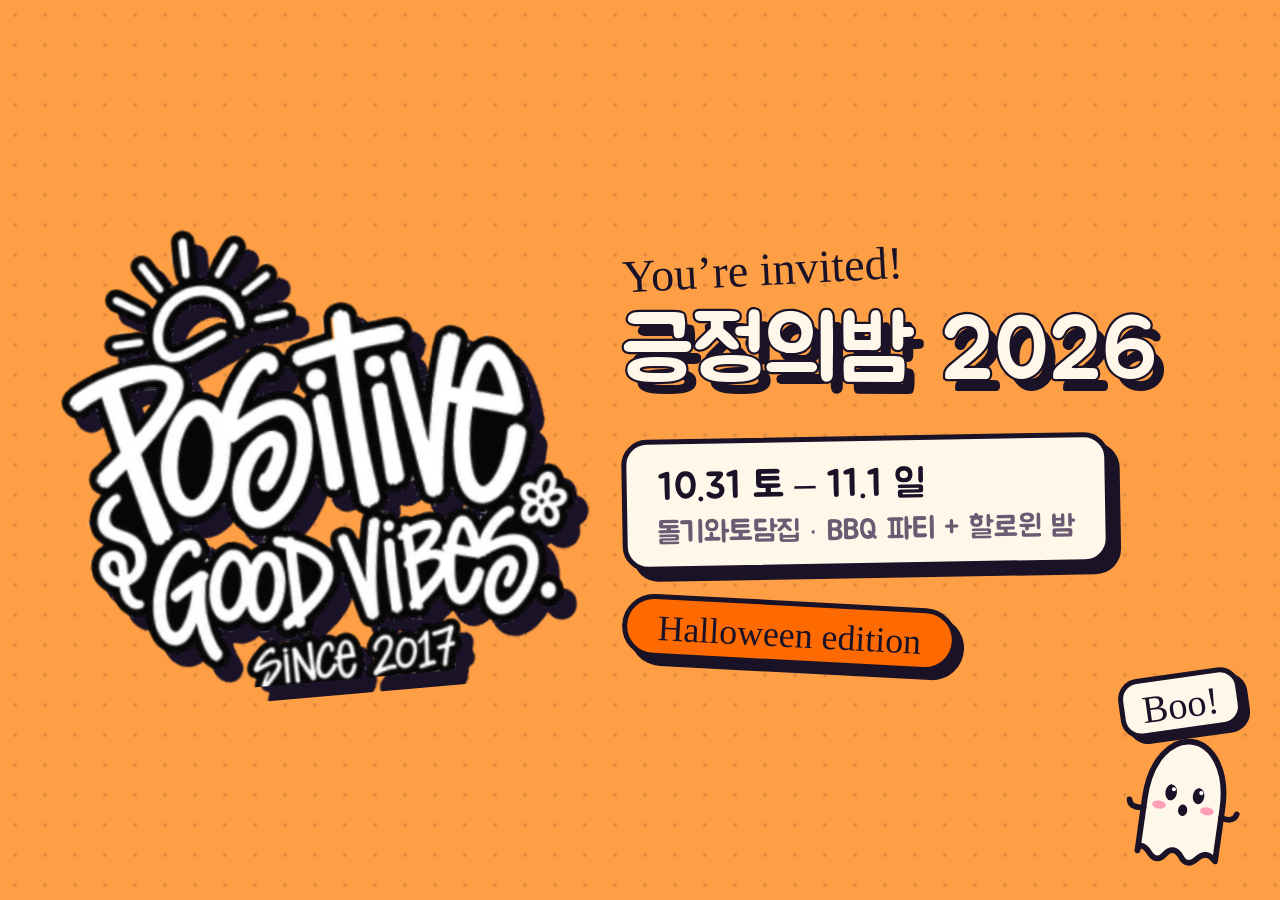
==== og.html @ 86c4fd04 "Create og.html" ====
<!DOCTYPE html>
<html lang="ko">
<head>
<meta charset="utf-8">
<meta name="robots" content="noindex">
<title>긍정의밤 2026 미리보기 이미지</title>
<link href="https://fonts.googleapis.com/css2?family=Jua&family=Permanent+Marker&display=swap" rel="stylesheet">
<style>
html,body{margin:0;height:100%;overflow:hidden}
body{background:#FF9F45 radial-gradient(rgba(26,18,38,.12) 2px,transparent 2.2px) 0 0/30px 30px;font-family:"Jua",sans-serif;color:#1A1226}
.card{position:absolute;inset:0;display:grid;grid-template-columns:44% 56%;align-items:center;padding:0 5vw;box-sizing:border-box}
.logo{width:100%;transform:rotate(-5deg);filter:drop-shadow(1vw 1.2vw 0 #1A1226)}
.txt{padding-left:4vw}
.inv{font-family:"Permanent Marker",cursive;font-size:3.6vw;margin:0;transform:rotate(-3deg)}
h1{font-weight:400;white-space:nowrap;font-size:7vw;line-height:1;margin:1.5vw 0 0;color:#FFF7EA;-webkit-text-stroke:.35vw #1A1226;paint-order:stroke fill;text-shadow:.8vw .9vw 0 #1A1226}
.meta{display:inline-block;margin-top:3vw;background:#FFF7EA;border:.45vw solid #1A1226;border-radius:2vw;padding:1.4vw 2.4vw 1vw;font-size:3vw;white-space:nowrap;line-height:1.35;box-shadow:.8vw .8vw 0 #1A1226;transform:rotate(-1deg)}
.meta small{display:block;font-size:2.3vw;color:#6B5A72}
.ed{display:inline-block;margin-top:2.6vw;font-family:"Permanent Marker",cursive;font-size:2.8vw;background:#FF6A00;border:.45vw solid #1A1226;border-radius:99vw;padding:.6vw 2.4vw .3vw;transform:rotate(3deg);box-shadow:.6vw .6vw 0 #1A1226}
.ghost{position:absolute;right:3vw;bottom:2vw;width:9vw;transform:rotate(8deg)}
.boo{position:absolute;right:3vw;bottom:13vw;font-family:"Permanent Marker",cursive;font-size:3vw;background:#FFF7EA;border:.4vw solid #1A1226;border-radius:1.6vw;padding:.4vw 1.4vw .1vw;transform:rotate(-8deg);box-shadow:.5vw .5vw 0 #1A1226}
</style>
</head>
<body>
<div class="card">
  <img class="logo" id="logo" alt="">
  <div class="txt">
    <p class="inv">You’re invited!</p>
    <h1>긍정의밤 2026</h1>
    <div class="meta">10.31 토 – 11.1 일<small>돌기와토담집 · BBQ 파티 + 할로윈 밤</small></div><br>
    <span class="ed">Halloween edition</span>
  </div>
</div>
<span class="boo">Boo!</span>
<svg class="ghost" viewBox="0 0 100 124"><path d="M16 62C16 27 33 8 50 8s34 19 34 54v46c-6-6-11-6-16 0-5 6-10 6-14 0-5-6-10-6-14 0-4 6-9 6-14 0-5-6-10-6-10 0Z" fill="#FFF7EA" stroke="#1A1226" stroke-width="5" stroke-linejoin="round"/><path d="M16 70c-7 2-12 0-13-5M84 70c7 2 12 0 13-5" fill="none" stroke="#1A1226" stroke-width="5" stroke-linecap="round"/><ellipse cx="38" cy="54" rx="5" ry="7" fill="#1A1226"/><ellipse cx="62" cy="54" rx="5" ry="7" fill="#1A1226"/><circle cx="40" cy="51" r="1.8" fill="#fff"/><circle cx="64" cy="51" r="1.8" fill="#fff"/><ellipse cx="29" cy="66" rx="6" ry="3.5" fill="#FF9EB5"/><ellipse cx="71" cy="66" rx="6" ry="3.5" fill="#FF9EB5"/><ellipse cx="50" cy="68" rx="4" ry="5" fill="#1A1226"/></svg>
<script>
fetch('index.html').then(r=>r.text()).then(t=>{const m=t.match(/src="(data:image\/webp;base64,[^"]+)"/);if(m)document.getElementById('logo').src=m[1]});
</script>
</body>
</html>
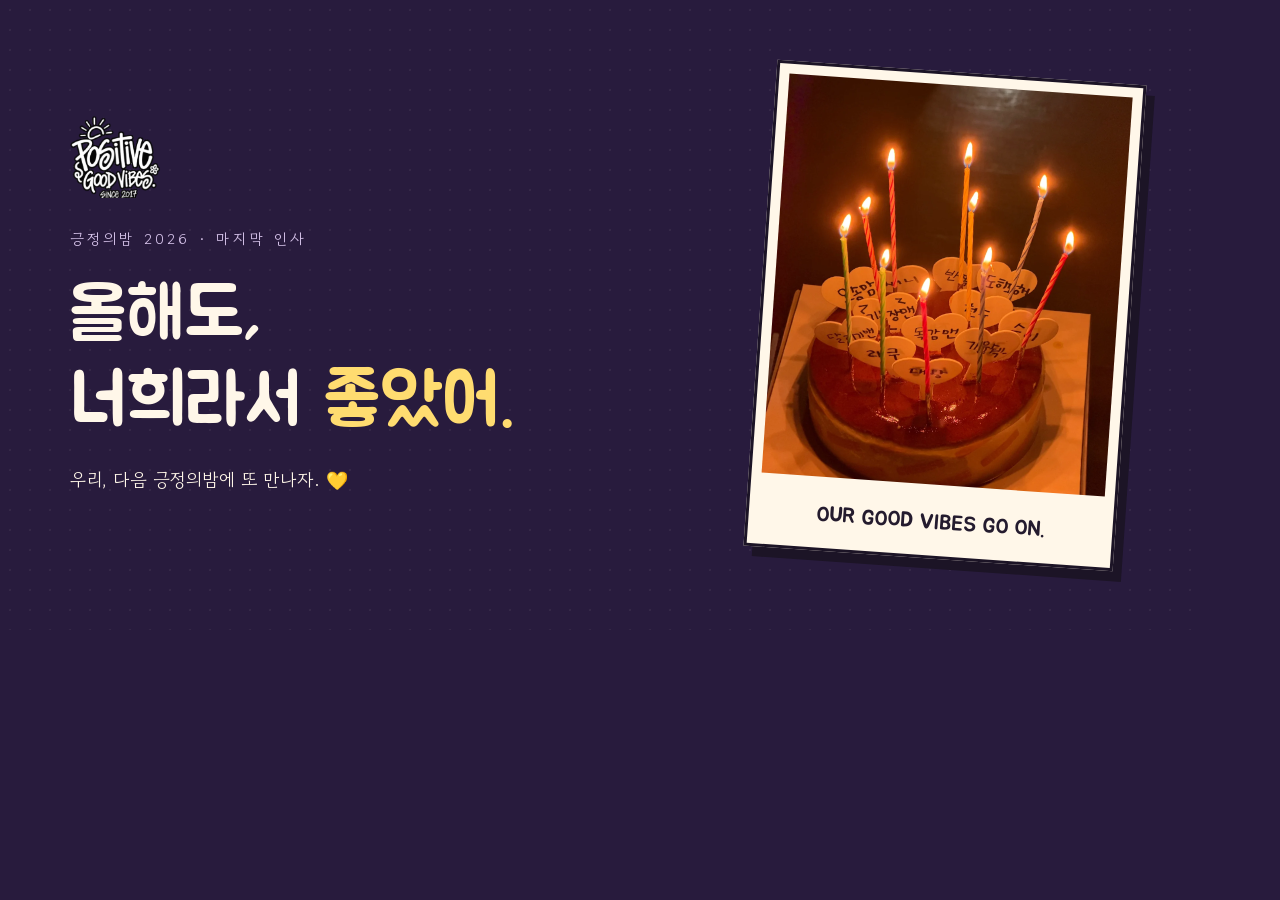
==== commit e5ecefa8: "올해도 너희라서 좋았어 · 긍정의밤 2026 엔딩" ====
--- a/og.html
+++ b/og.html
@@ -1,39 +1 @@
-<!DOCTYPE html>
-<html lang="ko">
-<head>
-<meta charset="utf-8">
-<meta name="robots" content="noindex">
-<title>긍정의밤 2026 미리보기 이미지</title>
-<link href="https://fonts.googleapis.com/css2?family=Jua&family=Permanent+Marker&display=swap" rel="stylesheet">
-<style>
-html,body{margin:0;height:100%;overflow:hidden}
-body{background:#FF9F45 radial-gradient(rgba(26,18,38,.12) 2px,transparent 2.2px) 0 0/30px 30px;font-family:"Jua",sans-serif;color:#1A1226}
-.card{position:absolute;inset:0;display:grid;grid-template-columns:44% 56%;align-items:center;padding:0 5vw;box-sizing:border-box}
-.logo{width:100%;transform:rotate(-5deg);filter:drop-shadow(1vw 1.2vw 0 #1A1226)}
-.txt{padding-left:4vw}
-.inv{font-family:"Permanent Marker",cursive;font-size:3.6vw;margin:0;transform:rotate(-3deg)}
-h1{font-weight:400;white-space:nowrap;font-size:7vw;line-height:1;margin:1.5vw 0 0;color:#FFF7EA;-webkit-text-stroke:.35vw #1A1226;paint-order:stroke fill;text-shadow:.8vw .9vw 0 #1A1226}
-.meta{display:inline-block;margin-top:3vw;background:#FFF7EA;border:.45vw solid #1A1226;border-radius:2vw;padding:1.4vw 2.4vw 1vw;font-size:3vw;white-space:nowrap;line-height:1.35;box-shadow:.8vw .8vw 0 #1A1226;transform:rotate(-1deg)}
-.meta small{display:block;font-size:2.3vw;color:#6B5A72}
-.ed{display:inline-block;margin-top:2.6vw;font-family:"Permanent Marker",cursive;font-size:2.8vw;background:#FF6A00;border:.45vw solid #1A1226;border-radius:99vw;padding:.6vw 2.4vw .3vw;transform:rotate(3deg);box-shadow:.6vw .6vw 0 #1A1226}
-.ghost{position:absolute;right:3vw;bottom:2vw;width:9vw;transform:rotate(8deg)}
-.boo{position:absolute;right:3vw;bottom:13vw;font-family:"Permanent Marker",cursive;font-size:3vw;background:#FFF7EA;border:.4vw solid #1A1226;border-radius:1.6vw;padding:.4vw 1.4vw .1vw;transform:rotate(-8deg);box-shadow:.5vw .5vw 0 #1A1226}
-</style>
-</head>
-<body>
-<div class="card">
-  <img class="logo" id="logo" alt="">
-  <div class="txt">
-    <p class="inv">You’re invited!</p>
-    <h1>긍정의밤 2026</h1>
-    <div class="meta">10.31 토 – 11.1 일<small>돌기와토담집 · BBQ 파티 + 할로윈 밤</small></div><br>
-    <span class="ed">Halloween edition</span>
-  </div>
-</div>
-<span class="boo">Boo!</span>
-<svg class="ghost" viewBox="0 0 100 124"><path d="M16 62C16 27 33 8 50 8s34 19 34 54v46c-6-6-11-6-16 0-5 6-10 6-14 0-5-6-10-6-14 0-4 6-9 6-14 0-5-6-10-6-10 0Z" fill="#FFF7EA" stroke="#1A1226" stroke-width="5" stroke-linejoin="round"/><path d="M16 70c-7 2-12 0-13-5M84 70c7 2 12 0 13-5" fill="none" stroke="#1A1226" stroke-width="5" stroke-linecap="round"/><ellipse cx="38" cy="54" rx="5" ry="7" fill="#1A1226"/><ellipse cx="62" cy="54" rx="5" ry="7" fill="#1A1226"/><circle cx="40" cy="51" r="1.8" fill="#fff"/><circle cx="64" cy="51" r="1.8" fill="#fff"/><ellipse cx="29" cy="66" rx="6" ry="3.5" fill="#FF9EB5"/><ellipse cx="71" cy="66" rx="6" ry="3.5" fill="#FF9EB5"/><ellipse cx="50" cy="68" rx="4" ry="5" fill="#1A1226"/></svg>
-<script>
-fetch('index.html').then(r=>r.text()).then(t=>{const m=t.match(/src="(data:image\/webp;base64,[^"]+)"/);if(m)document.getElementById('logo').src=m[1]});
-</script>
-</body>
-</html>
+<!doctype html><html lang="ko"><head><meta charset="utf-8"><title>긍정의밤 엔딩 공유 이미지</title><link href="https://fonts.googleapis.com/css2?family=Jua&family=Gowun+Dodum&display=swap" rel="stylesheet"><style>*{box-sizing:border-box}body{margin:0;width:1200px;height:630px;background:#281B3D;color:#FFF7E9;overflow:hidden;font-family:'Gowun Dodum',sans-serif}.layout{display:flex;align-items:center;gap:60px;padding:48px 70px;height:100%;background-image:radial-gradient(#F5E9D410 1px,transparent 1px);background-size:20px 20px}.text{flex:1}.logo{width:90px;height:82px;object-fit:contain}.eyebrow{font-size:15px;letter-spacing:3px;color:#D8C5EC;margin:22px 0 20px}h1{font:72px/1.2 'Jua',sans-serif;margin:0}h1 span{color:#FFDC70}p{font-size:18px;line-height:1.8}.photo{width:370px;transform:rotate(4deg);border:3px solid #1C1426;background:#FFF7E9;padding:10px 10px 20px;box-shadow:9px 10px 0 #1C1426}.photo img{width:100%;height:400px;object-fit:cover;object-position:center 60%}.photo p{font:21px 'Jua';color:#241B2E;text-align:center;margin:20px 0 0}</style></head><body><div class="layout"><div class="text"><img class="logo" src="ending-logo.webp" alt="Positive Good Vibes"><p class="eyebrow">긍정의밤 2026 · 마지막 인사</p><h1>올해도,<br>너희라서 <span>좋았어.</span></h1><p>우리, 다음 긍정의밤에 또 만나자. 💛</p></div><div class="photo"><img src="ending-cake.webp" alt="촛불을 켠 케이크"><p>OUR GOOD VIBES GO ON.</p></div></div></body></html>
